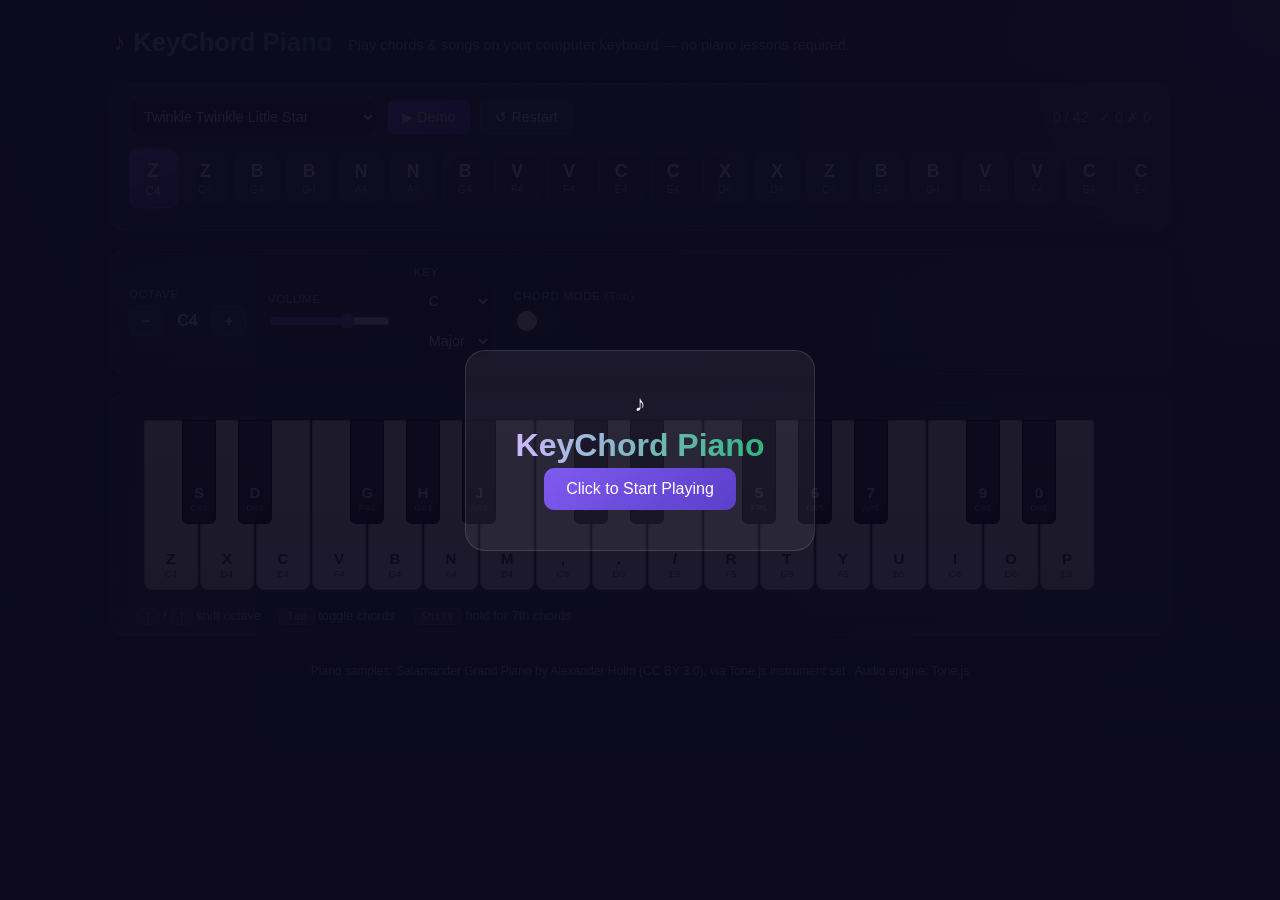
==== index.html @ bfee3cdd "Add KeyChord Piano: computer-keyboard piano with chords and song trainer Web app for playing piano o" ====
<!DOCTYPE html>
<html lang="en">
<head>
<meta charset="UTF-8">
<meta name="viewport" content="width=device-width, initial-scale=1.0">
<title>KeyChord Piano</title>
<link rel="icon" href="data:image/svg+xml,%3Csvg xmlns='http://www.w3.org/2000/svg' viewBox='0 0 100 100'%3E%3Ctext y='.9em' font-size='90'%3E%F0%9F%8E%B9%3C/text%3E%3C/svg%3E">
<link rel="stylesheet" href="css/style.css">
</head>
<body>

<div id="loading-overlay" class="overlay">
  <div class="overlay-card">
    <div class="logo-note">♪</div>
    <h1>KeyChord Piano</h1>
    <div id="loading-text">
      <p>Loading real piano samples&hellip;</p>
      <div class="spinner"></div>
    </div>
    <button id="start-btn" disabled>Loading&hellip;</button>
  </div>
</div>

<div class="app">
  <header class="app-header">
    <div class="brand"><span class="logo-note small">♪</span> KeyChord Piano</div>
    <div class="hint">Play chords &amp; songs on your computer keyboard — no piano lessons required.</div>
  </header>

  <section class="panel song-panel">
    <div class="song-panel-row">
      <select id="song-select" class="select"></select>
      <button id="demo-btn" class="btn btn-accent">▶ Demo</button>
      <button id="restart-btn" class="btn">↺ Restart</button>
      <span id="song-progress" class="progress-badge"></span>
      <span id="song-score" class="score-badge"></span>
    </div>
    <div id="song-sheet" class="song-sheet"></div>
  </section>

  <section class="panel controls-panel">
    <div class="control-group">
      <label>Octave</label>
      <div class="octave-control">
        <button id="octave-down" class="btn btn-icon">−</button>
        <span id="octave-display">C4</span>
        <button id="octave-up" class="btn btn-icon">+</button>
      </div>
    </div>

    <div class="control-group">
      <label>Volume</label>
      <input id="volume" type="range" min="-30" max="6" value="-6" step="1">
    </div>

    <div class="control-group">
      <label>Key</label>
      <select id="root-select" class="select">
        <option>C</option><option>C#</option><option>D</option><option>D#</option>
        <option>E</option><option>F</option><option>F#</option><option>G</option>
        <option>G#</option><option>A</option><option>A#</option><option>B</option>
      </select>
      <select id="scale-select" class="select">
        <option value="major">Major</option>
        <option value="minor">Minor</option>
      </select>
    </div>

    <div class="control-group">
      <label for="chord-toggle">Chord Mode <span class="kbd-hint">(Tab)</span></label>
      <label class="switch">
        <input type="checkbox" id="chord-toggle">
        <span class="slider"></span>
      </label>
    </div>
  </section>

  <section id="chord-panel-wrap" class="panel chord-panel-wrap hidden">
    <div class="section-label">Chord Mode — press a white key on the lower row for its chord. Hold <span class="kbd">Shift</span> for 7ths.</div>
    <div id="chord-panel" class="chord-panel"></div>
  </section>

  <section class="panel piano-panel">
    <div class="piano-scroll">
      <div id="piano" class="piano"></div>
    </div>
    <div class="legend">
      <span><span class="kbd">[</span> / <span class="kbd">]</span> shift octave</span>
      <span><span class="kbd">Tab</span> toggle chords</span>
      <span><span class="kbd">Shift</span> hold for 7th chords</span>
    </div>
  </section>

  <footer class="app-footer">
    Piano samples: Salamander Grand Piano by Alexander Holm (CC BY 3.0), via Tone.js instrument set · Audio engine: Tone.js
  </footer>
</div>

<script src="js/tone.min.js"></script>
<script src="js/keymap.js"></script>
<script src="js/chords.js"></script>
<script src="js/songs.js"></script>
<script src="js/app.js"></script>
</body>
</html>
---- css/style.css ----
:root {
  --bg-1: #0f0c29;
  --bg-2: #302b63;
  --bg-3: #24243e;
  --accent: #7f5af0;
  --accent-2: #2cb67d;
  --accent-3: #ff8906;
  --glass: rgba(255,255,255,0.06);
  --glass-border: rgba(255,255,255,0.12);
  --text: #eef0f7;
  --text-dim: #a6a8c4;
  --white-key: #f5f4fb;
  --white-key-active: #cbb9ff;
  --black-key: #17162a;
  --black-key-active: #7f5af0;
  color-scheme: dark;
}

* { box-sizing: border-box; }

html, body {
  margin: 0;
  min-height: 100%;
  background: radial-gradient(circle at 20% -10%, var(--bg-2), transparent 60%),
              radial-gradient(circle at 100% 0%, #4b2e83, transparent 55%),
              linear-gradient(160deg, var(--bg-1), var(--bg-3) 70%);
  color: var(--text);
  font-family: -apple-system, BlinkMacSystemFont, "Segoe UI", Roboto, Helvetica, Arial, sans-serif;
}

.app {
  max-width: 1100px;
  margin: 0 auto;
  padding: 24px 20px 40px;
  display: flex;
  flex-direction: column;
  gap: 18px;
}

/* ---------- Header ---------- */
.app-header {
  display: flex;
  flex-wrap: wrap;
  align-items: baseline;
  gap: 10px 16px;
  padding: 4px 4px 8px;
}
.brand {
  font-size: 1.6rem;
  font-weight: 700;
  background: linear-gradient(90deg, #cbb9ff, var(--accent-2));
  -webkit-background-clip: text;
  background-clip: text;
  color: transparent;
  display: flex;
  align-items: center;
  gap: 8px;
}
.logo-note { font-size: 1.4rem; }
.logo-note.small { -webkit-text-fill-color: initial; color: var(--accent-3); }
.hint { color: var(--text-dim); font-size: 0.9rem; }

/* ---------- Panels ---------- */
.panel {
  background: var(--glass);
  border: 1px solid var(--glass-border);
  border-radius: 16px;
  padding: 16px 18px;
  backdrop-filter: blur(10px);
  box-shadow: 0 8px 30px rgba(0,0,0,0.25);
}

/* ---------- Song panel ---------- */
.song-panel-row {
  display: flex;
  flex-wrap: wrap;
  align-items: center;
  gap: 10px;
  margin-bottom: 12px;
}
.progress-badge, .score-badge {
  margin-left: auto;
  font-variant-numeric: tabular-nums;
  color: var(--text-dim);
  font-size: 0.9rem;
}
.score-badge { margin-left: 0; }

.song-sheet {
  display: flex;
  gap: 8px;
  overflow-x: auto;
  padding: 6px 2px 10px;
  scroll-behavior: smooth;
}
.note-chip {
  flex: 0 0 auto;
  min-width: 44px;
  text-align: center;
  padding: 8px 6px;
  border-radius: 10px;
  background: rgba(255,255,255,0.05);
  border: 1px solid var(--glass-border);
  transition: all 0.15s ease;
}
.note-chip .chip-key { font-weight: 700; font-size: 1.1rem; }
.note-chip .chip-sub { font-size: 0.65rem; color: var(--text-dim); margin-top: 2px; }
.note-chip.done { opacity: 0.35; }
.note-chip.current {
  background: linear-gradient(160deg, var(--accent), #5b3fc9);
  border-color: var(--accent);
  transform: scale(1.15);
  box-shadow: 0 0 18px rgba(127,90,240,0.7);
}
.note-chip.current .chip-sub { color: #e8e3ff; }
.note-chip.wrong {
  background: #c1355e;
  border-color: #ff6b9d;
  animation: shake 0.25s ease;
}
@keyframes shake {
  0%,100% { transform: translateX(0); }
  25% { transform: translateX(-4px); }
  75% { transform: translateX(4px); }
}

/* ---------- Controls ---------- */
.controls-panel {
  display: flex;
  flex-wrap: wrap;
  gap: 22px;
  align-items: center;
}
.control-group {
  display: flex;
  flex-direction: column;
  gap: 6px;
}
.control-group label {
  font-size: 0.72rem;
  text-transform: uppercase;
  letter-spacing: 0.06em;
  color: var(--text-dim);
}
.kbd-hint { text-transform: none; opacity: 0.7; }

.octave-control { display: flex; align-items: center; gap: 8px; }
#octave-display { font-weight: 700; min-width: 32px; text-align: center; }

input[type="range"] { accent-color: var(--accent); width: 120px; }

.select {
  background: #1c1a33;
  color: var(--text);
  border: 1px solid var(--glass-border);
  border-radius: 8px;
  padding: 7px 10px;
  font-size: 0.9rem;
}

.btn {
  background: rgba(255,255,255,0.08);
  color: var(--text);
  border: 1px solid var(--glass-border);
  border-radius: 8px;
  padding: 8px 14px;
  font-size: 0.9rem;
  cursor: pointer;
  transition: background 0.15s ease, transform 0.1s ease;
}
.btn:hover { background: rgba(255,255,255,0.16); }
.btn:active { transform: scale(0.96); }
.btn-icon { padding: 6px 12px; font-weight: 700; }
.btn-accent {
  background: linear-gradient(135deg, var(--accent), #5b3fc9);
  border-color: transparent;
}
.btn-accent:hover { filter: brightness(1.1); }

.switch { position: relative; display: inline-block; width: 46px; height: 26px; }
.switch input { opacity: 0; width: 0; height: 0; }
.slider {
  position: absolute; cursor: pointer; inset: 0;
  background: #38365a; border-radius: 999px; transition: 0.2s;
}
.slider::before {
  content: ""; position: absolute; height: 20px; width: 20px; left: 3px; top: 3px;
  background: white; border-radius: 50%; transition: 0.2s;
}
.switch input:checked + .slider { background: var(--accent); }
.switch input:checked + .slider::before { transform: translateX(20px); }

/* ---------- Chord panel ---------- */
.section-label { font-size: 0.85rem; color: var(--text-dim); margin-bottom: 12px; }
.kbd {
  display: inline-block; padding: 1px 7px; border-radius: 5px;
  background: rgba(255,255,255,0.1); border: 1px solid var(--glass-border);
  font-family: monospace; font-size: 0.85em;
}
.chord-panel {
  display: grid;
  grid-template-columns: repeat(7, 1fr);
  gap: 10px;
}
.chord-pad {
  background: rgba(255,255,255,0.05);
  border: 1px solid var(--glass-border);
  border-radius: 12px;
  padding: 14px 4px;
  text-align: center;
  cursor: pointer;
  user-select: none;
  transition: all 0.08s ease;
}
.chord-pad:hover { background: rgba(255,255,255,0.1); }
.chord-pad.active {
  background: linear-gradient(160deg, var(--accent-2), #1a8f5c);
  border-color: var(--accent-2);
  transform: translateY(2px) scale(0.97);
  box-shadow: 0 0 20px rgba(44,182,125,0.6);
}
.chord-key { font-weight: 800; font-size: 1.2rem; }
.chord-roman { font-size: 0.75rem; color: var(--text-dim); margin-top: 2px; }
.chord-name { font-size: 0.85rem; margin-top: 4px; font-weight: 600; }

/* ---------- Piano ---------- */
.piano-panel { padding-bottom: 10px; }
.piano-scroll { overflow-x: auto; padding: 10px 4px 14px; }
.piano {
  position: relative;
  height: 170px;
  margin: 0 auto;
}
.key {
  position: absolute;
  top: 0;
  border-radius: 0 0 8px 8px;
  display: flex;
  flex-direction: column;
  align-items: center;
  justify-content: flex-end;
  padding-bottom: 10px;
  cursor: pointer;
  user-select: none;
  transition: background 0.05s ease, transform 0.05s ease;
}
.key.white {
  width: 54px;
  height: 170px;
  background: linear-gradient(180deg, var(--white-key), #e2ddf5);
  border: 1px solid #b9b2d6;
  color: #2a2740;
  z-index: 1;
}
.key.white.active {
  background: linear-gradient(180deg, var(--white-key-active), #9a7dfa);
  transform: translateY(2px);
  box-shadow: inset 0 0 12px rgba(127,90,240,0.5);
}
.key.black {
  width: 34px;
  height: 104px;
  background: linear-gradient(180deg, #2b2946, var(--black-key));
  border: 1px solid #000;
  color: #d8d4ee;
  z-index: 2;
  border-radius: 0 0 6px 6px;
}
.key.black.active {
  background: linear-gradient(180deg, var(--black-key-active), #4b2fae);
  transform: translateY(2px);
  box-shadow: 0 0 16px rgba(127,90,240,0.8);
}
.key .klabel { font-weight: 800; font-size: 0.95rem; }
.key .nlabel { font-size: 0.6rem; opacity: 0.75; margin-top: 1px; }

.legend {
  display: flex;
  gap: 18px;
  flex-wrap: wrap;
  padding: 4px 8px 0;
  font-size: 0.8rem;
  color: var(--text-dim);
}

/* ---------- Footer ---------- */
.app-footer {
  text-align: center;
  color: var(--text-dim);
  font-size: 0.75rem;
  padding: 10px 0 0;
}

/* ---------- Loading overlay ---------- */
.overlay {
  position: fixed; inset: 0;
  background: rgba(10,8,26,0.92);
  display: flex; align-items: center; justify-content: center;
  z-index: 100;
  transition: opacity 0.3s ease;
}
.overlay.hidden { opacity: 0; pointer-events: none; }
.overlay-card {
  text-align: center;
  padding: 40px 50px;
  background: var(--glass);
  border: 1px solid var(--glass-border);
  border-radius: 20px;
}
.overlay-card h1 {
  background: linear-gradient(90deg, #cbb9ff, var(--accent-2));
  -webkit-background-clip: text; background-clip: text; color: transparent;
  margin: 10px 0 4px;
}
.overlay-card p { color: var(--text-dim); margin: 0 0 16px; }
#start-btn {
  background: linear-gradient(135deg, var(--accent), #5b3fc9);
  color: white; border: none; border-radius: 10px;
  padding: 12px 22px; font-size: 1rem; cursor: pointer;
}
#start-btn:disabled { opacity: 0.5; cursor: not-allowed; }
.spinner {
  width: 26px; height: 26px; margin: 0 auto 18px;
  border: 3px solid rgba(255,255,255,0.15);
  border-top-color: var(--accent);
  border-radius: 50%;
  animation: spin 0.8s linear infinite;
}
@keyframes spin { to { transform: rotate(360deg); } }

.hidden { display: none !important; }

/* ---------- Responsive ---------- */
@media (max-width: 640px) {
  .controls-panel { gap: 14px; }
  .chord-panel { grid-template-columns: repeat(4, 1fr); }
  .app-header { flex-direction: column; align-items: flex-start; }
}
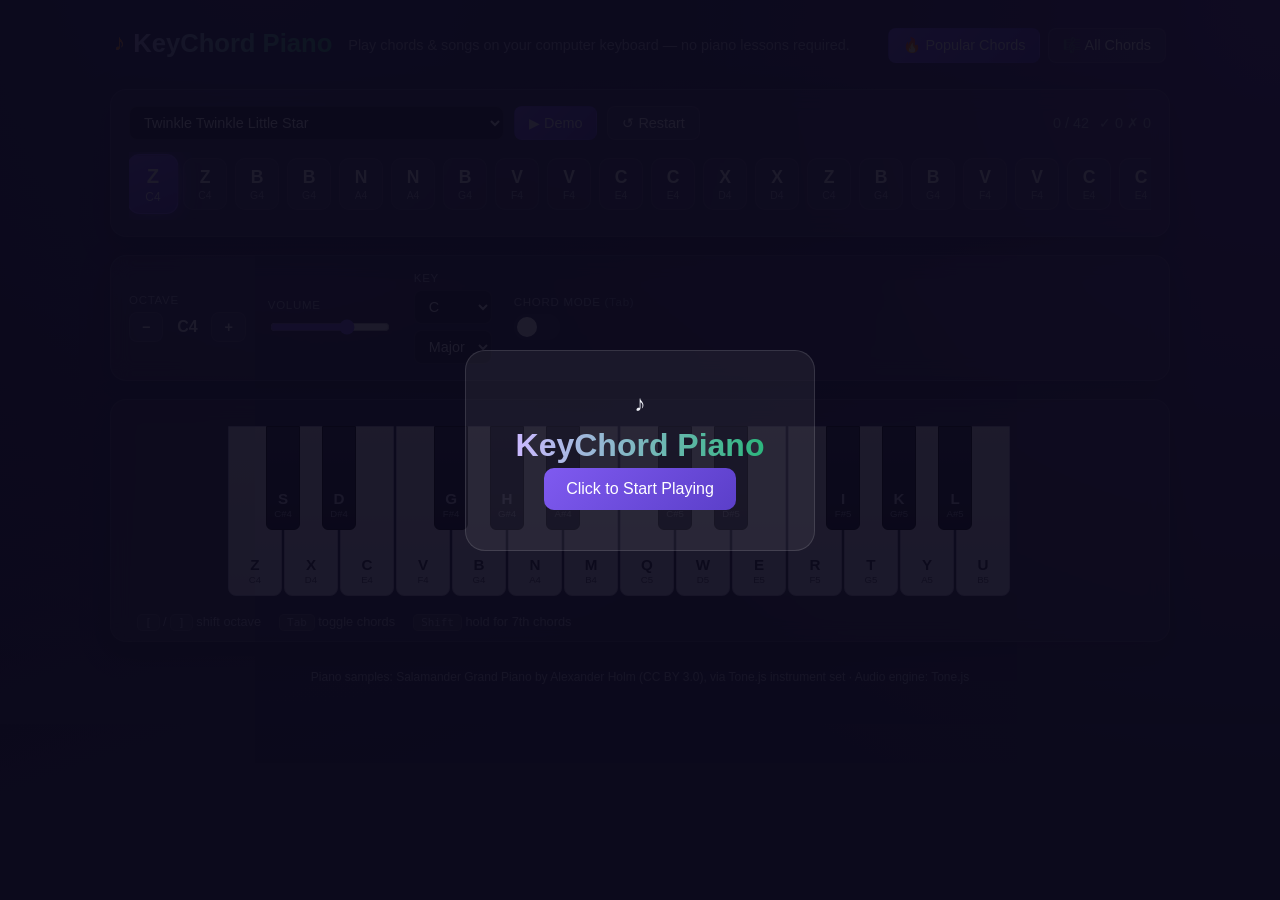
==== commit 9c52f110: "Add letters-only keyboard, chord reference tab, and popular chords tab - Switch the piano's key mapp" ====
--- a/index.html
+++ b/index.html
@@ -25,6 +25,10 @@
   <header class="app-header">
     <div class="brand"><span class="logo-note small">♪</span> KeyChord Piano</div>
     <div class="hint">Play chords &amp; songs on your computer keyboard — no piano lessons required.</div>
+    <nav class="header-nav">
+      <a href="popular.html" class="btn btn-accent">🔥 Popular Chords</a>
+      <a href="chords.html" class="btn">🎼 All Chords</a>
+    </nav>
   </header>
 
   <section class="panel song-panel">
@@ -36,6 +40,7 @@
       <span id="song-score" class="score-badge"></span>
     </div>
     <div id="song-sheet" class="song-sheet"></div>
+    <div id="song-examples" class="song-examples hidden"></div>
   </section>
 
   <section class="panel controls-panel">
@@ -97,6 +102,7 @@
 </div>
 
 <script src="js/tone.min.js"></script>
+<script src="js/audio.js"></script>
 <script src="js/keymap.js"></script>
 <script src="js/chords.js"></script>
 <script src="js/songs.js"></script>
--- a/css/style.css
+++ b/css/style.css
@@ -59,6 +59,8 @@
 .logo-note { font-size: 1.4rem; }
 .logo-note.small { -webkit-text-fill-color: initial; color: var(--accent-3); }
 .hint { color: var(--text-dim); font-size: 0.9rem; }
+.header-nav { margin-left: auto; display: flex; gap: 8px; flex-wrap: wrap; }
+.header-nav .btn { text-decoration: none; white-space: nowrap; }
 
 /* ---------- Panels ---------- */
 .panel {
@@ -113,6 +115,12 @@
   box-shadow: 0 0 18px rgba(127,90,240,0.7);
 }
 .note-chip.current .chip-sub { color: #e8e3ff; }
+.song-examples {
+  font-size: 0.82rem;
+  color: var(--text-dim);
+  padding: 2px 2px 0;
+}
+.song-examples strong { color: var(--accent-3); }
 .note-chip.wrong {
   background: #c1355e;
   border-color: #ff6b9d;
